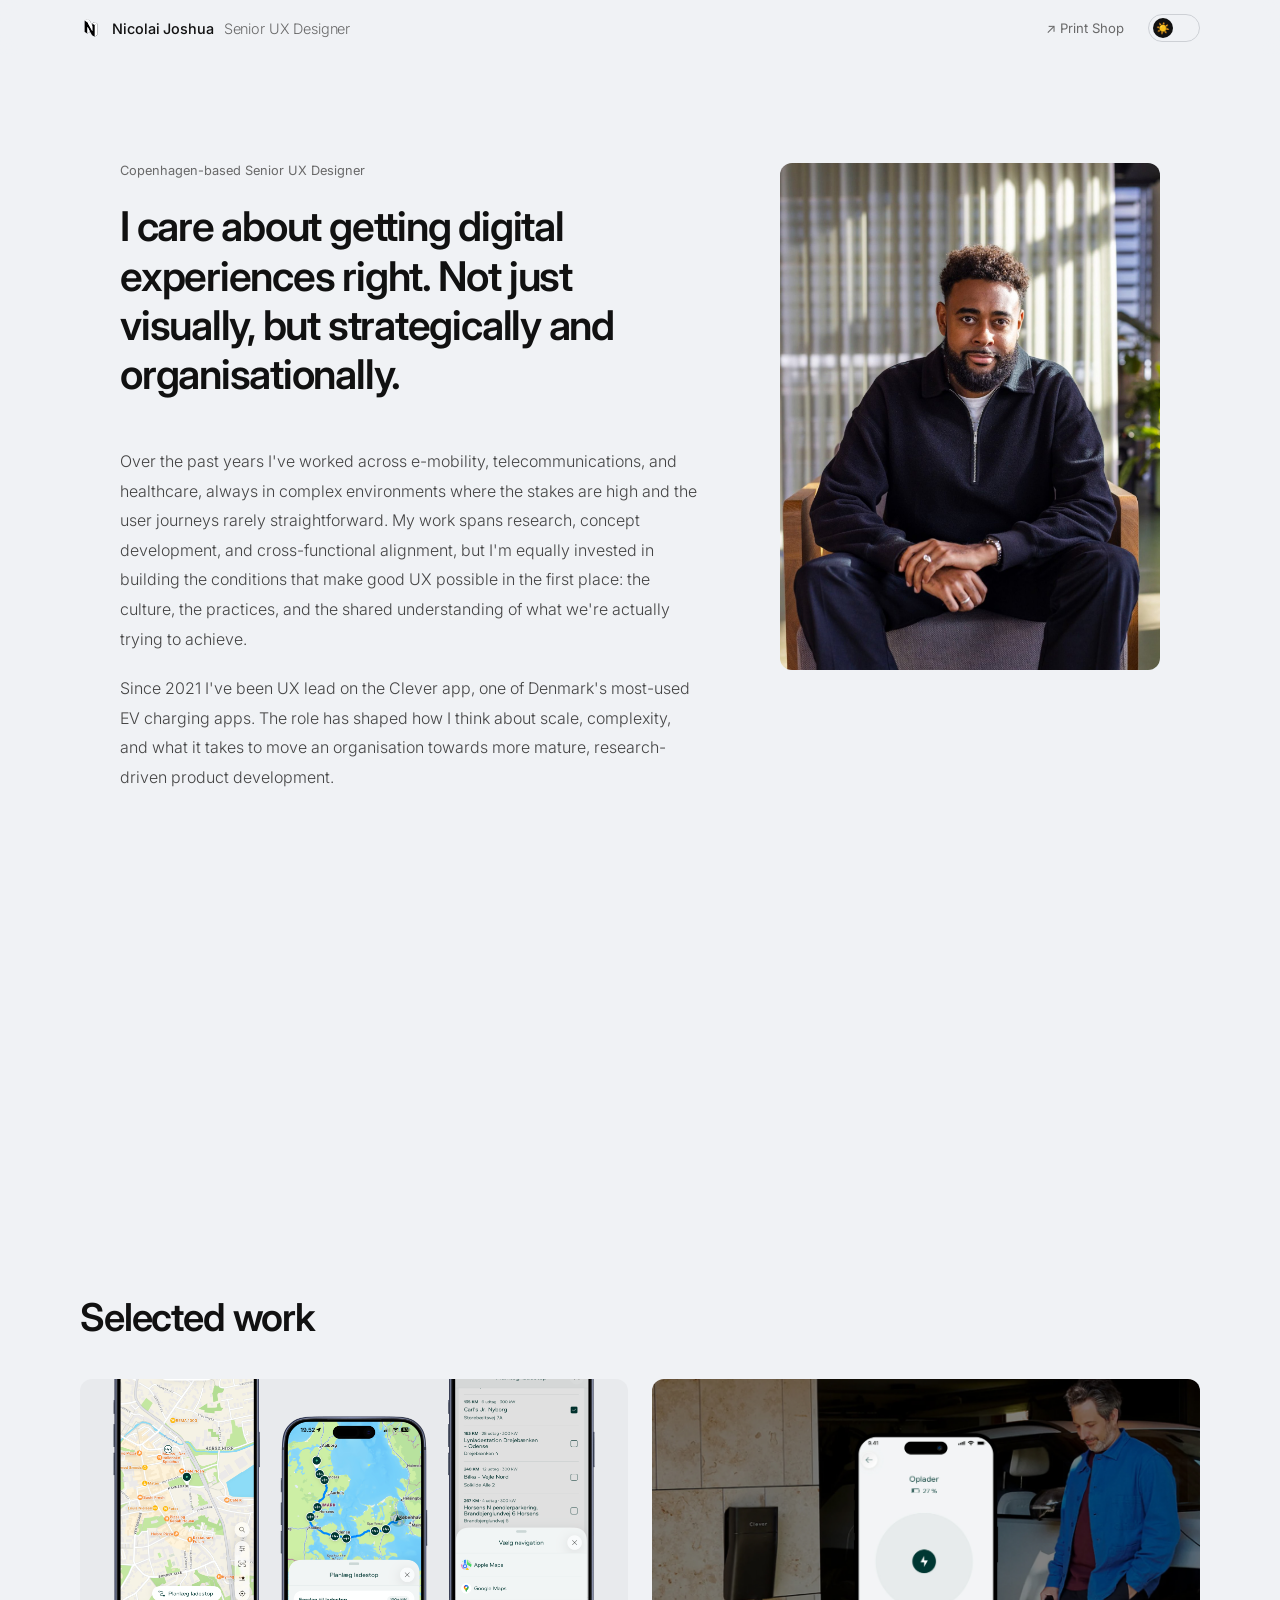
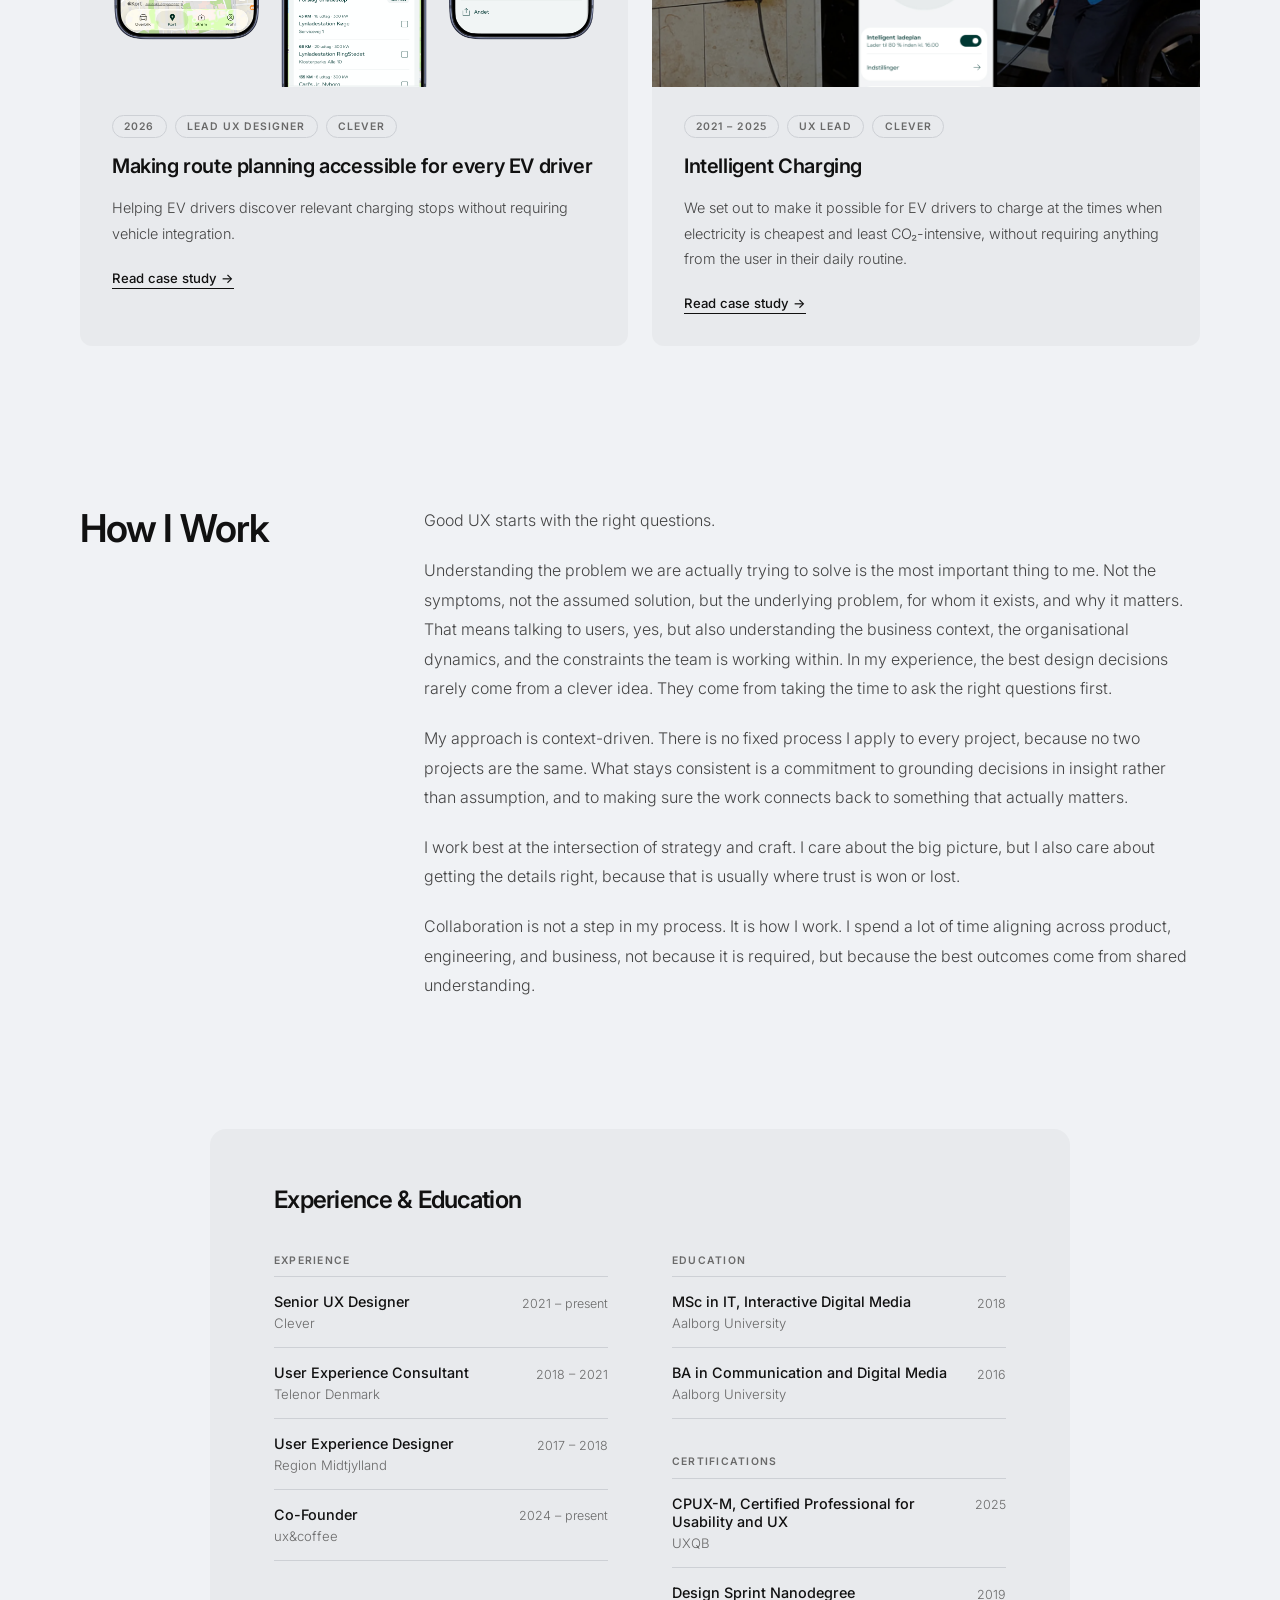
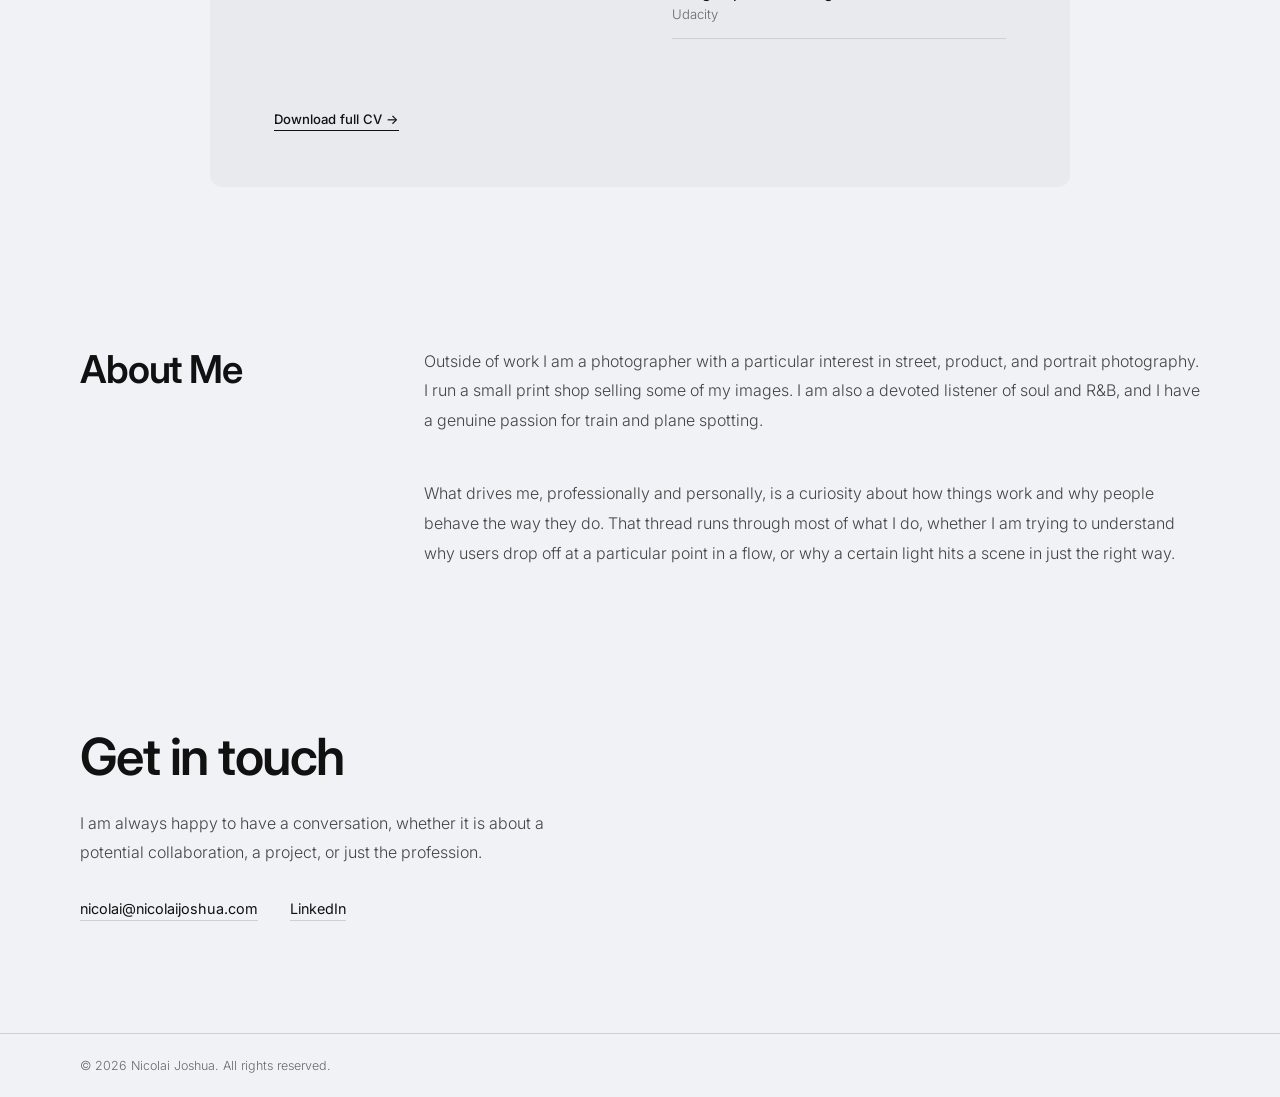
==== index.html @ 16870c9b "Add Cloudflare Web Analytics" ====
<!DOCTYPE html>
<html lang="en">
<head>
<meta charset="UTF-8">
<meta name="viewport" content="width=device-width, initial-scale=1.0, viewport-fit=cover">
<meta name="color-scheme" content="light dark">
<script src="assets/js/theme.js?v=20260611-6"></script>
<!-- Cloudflare Web Analytics -->
<script defer src="https://static.cloudflareinsights.com/beacon.min.js" data-cf-beacon='{"token":"ebe53291910f4ebea6fbabf977471f56"}'></script>
<!-- End Cloudflare Web Analytics -->
<title>Nicolai Joshua — Senior UX Designer</title>
<meta name="description" content="Senior UX Designer based in Copenhagen, specialising in research-driven product development across e-mobility, telecommunications, and healthcare. UX lead on the Clever app since 2021.">
<link rel="icon" type="image/svg+xml" href="/favicon.svg">
<link rel="icon" type="image/png" sizes="96x96" href="/favicon-96x96.png">
<link rel="icon" type="image/x-icon" href="/favicon.ico">
<link rel="apple-touch-icon" href="/apple-touch-icon.png">
<link rel="manifest" href="/site.webmanifest">
<link rel="preconnect" href="https://fonts.googleapis.com">
<link rel="preconnect" href="https://fonts.gstatic.com" crossorigin>
<link href="https://fonts.googleapis.com/css2?family=Inter:wght@300;400;500;600&display=swap" rel="stylesheet">
<style>
  *, *::before, *::after { box-sizing: border-box; margin: 0; padding: 0; }

  :root {
    --bg: #f0f2f5;
    --white: #ffffff;
    --black: #111111;
    --gray-mid: #696969;
    --gray-light: #696969;
    --card-bg: #e8eaed;
    --border: #cdd0d5;
    --body-text: #444444;
    --max: 1200px;
  }

  body.dark,
  html.dark {
    --bg: #141414;
    --white: #141414;
    --black: #f0f0f0;
    --gray-mid: #999999;
    --gray-light: #999999;
    --card-bg: #1f1f1f;
    --border: #333333;
    --body-text: #aaaaaa;
  }

  body.dark nav,
  html.dark nav {
    background: rgba(20, 20, 20, 0.88);
  }

  body.dark .hero-photo img,
  html.dark .hero-photo img {
    filter: brightness(0.9);
  }

  /* ─── DARK MODE TOGGLE ─── */
  .theme-toggle {
    background: none;
    border: 1px solid var(--border);
    border-radius: 999px;
    width: 52px;
    height: 28px;
    cursor: pointer;
    position: relative;
    display: flex;
    align-items: center;
    padding: 0 4px;
    transition: background 0.2s, border-color 0.2s;
    flex-shrink: 0;
  }

  .toggle-thumb {
    width: 20px;
    height: 20px;
    border-radius: 50%;
    background: var(--black);
    display: flex;
    align-items: center;
    justify-content: center;
    transition: transform 0.25s cubic-bezier(0.4,0,0.2,1), background 0.2s;
    font-size: 11px;
    line-height: 1;
  }

  body.dark .toggle-thumb,
  html.dark .toggle-thumb {
    transform: translateX(24px);
  }

  html { background: var(--bg); scroll-behavior: smooth; }

  body {
    font-family: 'Inter', sans-serif;
    background: var(--bg);
    color: var(--black);
    -webkit-font-smoothing: antialiased;
    font-size: 16px;
  }

  /* ─── NAV ─── */
  nav {
    position: fixed;
    top: 0; left: 0; right: 0;
    z-index: 100;
    background: rgba(240, 242, 245, 0.88);
    backdrop-filter: blur(12px);
    -webkit-backdrop-filter: blur(12px);
  }

  .nav-inner {
    max-width: var(--max);
    margin: 0 auto;
    padding: 0 2.5rem;
    height: 56px;
    display: flex;
    align-items: center;
    justify-content: space-between;
  }

  .nav-left {
  display: flex;
  align-items: center;
  gap: 0.65rem;
}

.nav-line {
  width: 22px;
  height: 22px;
  background: url('/favicon.svg') center / contain no-repeat;
  flex-shrink: 0;
  display: block;
}
  .nav-name {
    font-size: 0.9rem;
    font-weight: 500;
    color: var(--black);
    text-decoration: none;
    letter-spacing: -0.01em;
  }

  .nav-title {
    font-size: 0.9rem;
    font-weight: 300;
    color: var(--gray-mid);
    letter-spacing: -0.01em;
  }

  .nav-right {
    display: flex;
    align-items: center;
    gap: 1.5rem;
  }

  .nav-external {
    font-size: 0.82rem;
    font-weight: 400;
    color: var(--gray-mid);
    text-decoration: none;
    transition: color 0.15s;
  }

  .nav-external:hover { color: var(--black); }

  .nav-cta {
    font-size: 0.82rem;
    font-weight: 500;
    color: #ffffff;
    background: #2563eb;
    text-decoration: none;
    padding: 0.5rem 1.1rem;
    border-radius: 6px;
    transition: background 0.15s;
  }

  .nav-cta:hover { background: #1d4ed8; }

  /* ─── WRAPPER ─── */
  .container {
    max-width: var(--max);
    margin: 0 auto;
    padding: 0 2.5rem;
  }

  /* ─── HERO ─── */
  #hero {
    padding: 9rem 0 3rem;
    position: sticky;
    top: 0;
    z-index: 0;
    min-height: 100vh;
    display: flex;
    align-items: center;
  }

  .hero-inner {
    display: grid;
    grid-template-columns: 1fr 380px;
    gap: 5rem;
    align-items: start;
    width: 100%;
  }

  /* Wrapper that gives hero scroll distance before the content takes over */
  .hero-wrapper {
    position: relative;
    height: 135vh;
  }

  #experience {
    position: relative;
    z-index: 10;
    padding: 3rem 0 5rem;
    margin-top: 0;
  }

  .exp-card {
    background: #e8eaed;
    border-radius: 16px 16px 12px 12px;
    padding: 3.5rem 4rem;
    max-width: 860px;
    margin: 0 auto;
    box-shadow: none;
  }

  body.dark .exp-card,
  html.dark .exp-card {
    background: #1f1f1f;
    box-shadow: none;
  }

  .hero-label {
    font-size: 0.8rem;
    font-weight: 400;
    color: var(--gray-mid);
    margin-bottom: 1.5rem;
  }

  .hero-greeting {
    font-size: 1rem;
    font-weight: 400;
    color: var(--gray-mid);
    margin-bottom: 1.25rem;
  }

  .hero-heading {
    font-size: clamp(1.9rem, 3.2vw, 2.8rem);
    font-weight: 600;
    letter-spacing: -0.03em;
    line-height: 1.2;
    max-width: 22ch;
    margin-bottom: 3rem;
    color: var(--black);
  }

  .hero-body {
    max-width: 58ch;
    font-size: 1rem;
    font-weight: 300;
    line-height: 1.85;
    color: var(--body-text);
    display: flex;
    flex-direction: column;
    gap: 1.25rem;
    margin-bottom: 2.5rem;
  }

  .hero-closing {
    max-width: 50ch;
    font-size: 1rem;
    font-style: italic;
    font-weight: 300;
    color: var(--black);
    margin-bottom: 3rem;
  }

  .hero-photo {
    position: sticky;
    top: 5rem;
    aspect-ratio: 3/4;
    border-radius: 12px;
    overflow: hidden;
  }

  .hero-photo img {
    width: 100%;
    height: 100%;
    object-fit: cover;
    object-position: center top;
    display: block;
  }

  @media (max-width: 900px) {
    .hero-wrapper {
      height: auto;
    }
    #hero {
      position: relative;
      min-height: auto;
      display: block;
      padding: 7rem 0 2rem;
    }
    .hero-inner {
      grid-template-columns: 1fr;
      gap: 2rem;
    }
    .hero-photo {
      position: static;
      aspect-ratio: 4/5;
      max-height: 500px;
    }
  }

  .btn {
    display: inline-block;
    font-size: 0.85rem;
    font-weight: 500;
    color: var(--white);
    background: var(--black);
    text-decoration: none;
    padding: 0.75rem 1.5rem;
    border-radius: 2px;
    transition: opacity 0.15s;
  }
  .btn:hover { opacity: 0.7; }

  /* ─── DIVIDER ─── */
  .divider {
    border: none;
    border-top: 1px solid var(--border);
    margin: 0;
  }

  /* ─── EXPERIENCE ─── */

  .exp-card-heading {
    font-size: 1.5rem;
    font-weight: 600;
    letter-spacing: -0.03em;
    color: var(--black);
    margin-bottom: 2.5rem;
  }

  .exp-card-grid {
    display: grid;
    grid-template-columns: 1fr 1fr;
    gap: 2.5rem 4rem;
  }

  @media (max-width: 700px) {
    .exp-card { padding: 2rem; }
    .exp-card-grid { grid-template-columns: 1fr; }
  }

  .exp-group {
    margin-bottom: 2.25rem;
  }

  .exp-group-label {
    font-size: 0.65rem;
    font-weight: 600;
    letter-spacing: 0.12em;
    text-transform: uppercase;
    color: var(--gray-mid);
    padding-bottom: 0.6rem;
    border-bottom: 1px solid var(--border);
    margin-bottom: 0;
  }

  .exp-row {
    display: grid;
    grid-template-columns: 1fr auto;
    gap: 1rem;
    padding: 1rem 0;
    border-bottom: 1px solid var(--border);
    align-items: start;
  }

  .exp-left {
    display: flex;
    flex-direction: column;
    gap: 0.2rem;
  }

  .exp-role {
    font-size: 0.9rem;
    font-weight: 500;
    color: var(--black);
    line-height: 1.3;
  }

  .exp-company {
    font-size: 0.82rem;
    font-weight: 300;
    color: var(--gray-mid);
  }

  .exp-dot { display: none; }

  .exp-period {
    font-size: 0.78rem;
    font-weight: 300;
    color: var(--gray-mid);
    white-space: nowrap;
    padding-top: 0.15rem;
  }

  .cv-link {
    display: inline-flex;
    align-items: center;
    gap: 0.4rem;
    margin-top: 2.25rem;
    font-size: 0.82rem;
    font-weight: 500;
    color: var(--black);
    text-decoration: none;
    border-bottom: 1px solid var(--black);
    padding-bottom: 0.15rem;
    transition: opacity 0.15s;
  }
  .cv-link:hover { opacity: 0.5; }

  /* ─── HOW I WORK ─── */
  #how-i-work {
    padding: 5rem 0;
  }

  .how-grid {
    display: grid;
    grid-template-columns: 280px 1fr;
    gap: 4rem;
    align-items: start;
  }

  .how-heading {
    font-size: clamp(1.8rem, 3vw, 2.5rem);
    font-weight: 600;
    letter-spacing: -0.03em;
    line-height: 1.15;
    color: var(--black);
    position: sticky;
    top: 5rem;
  }

  .how-body {
    display: flex;
    flex-direction: column;
    gap: 1.25rem;
    font-size: 1rem;
    font-weight: 300;
    line-height: 1.85;
    color: var(--body-text);
  }

  /* ─── ABOUT ─── */
  #about {
    padding: 5rem 0;
  }

  .about-grid {
    display: grid;
    grid-template-columns: 280px 1fr;
    gap: 4rem;
    align-items: start;
  }

  .about-heading {
    font-size: clamp(1.8rem, 3vw, 2.5rem);
    font-weight: 600;
    letter-spacing: -0.03em;
    line-height: 1.15;
    color: var(--black);
    position: sticky;
    top: 5rem;
  }

  .about-photo {
    background: #dde0e5;
    aspect-ratio: 4/5;
    display: flex;
    align-items: center;
    justify-content: center;
    border-radius: 4px;
  }

  .about-photo span {
    font-size: 0.75rem;
    color: var(--gray-mid);
  }

  .about-text {
    display: flex;
    flex-direction: column;
    gap: 1.5rem;
  }

  .about-body {
    font-size: 1rem;
    font-weight: 300;
    line-height: 1.85;
    color: var(--body-text);
  }

  .about-body + .about-body {
    margin-top: 1.25rem;
  }

  /* ─── CONTACT ─── */
  #contact {
    padding: 5rem 0 7rem;
  }

  .contact-heading {
    font-size: clamp(2rem, 4vw, 3.5rem);
    font-weight: 600;
    letter-spacing: -0.03em;
    line-height: 1.1;
    margin-bottom: 1.5rem;
    color: var(--black);
  }

  .contact-body {
    font-size: 1rem;
    font-weight: 300;
    color: var(--body-text);
    line-height: 1.85;
    max-width: 50ch;
    margin-bottom: 2rem;
  }

  .contact-links {
    display: flex;
    gap: 2rem;
    flex-wrap: wrap;
  }

  .contact-link {
    font-size: 0.9rem;
    font-weight: 400;
    color: var(--black);
    text-decoration: none;
    border-bottom: 1px solid var(--border);
    padding-bottom: 0.2rem;
    transition: border-color 0.15s;
  }
  .contact-link:hover { border-color: var(--black); }

  /* ─── FOOTER ─── */
  footer {
    border-top: 1px solid var(--border);
  }

  .footer-inner {
    max-width: var(--max);
    margin: 0 auto;
    padding: 1.5rem 2.5rem;
    display: flex;
    justify-content: space-between;
    align-items: center;
  }

  footer span {
    font-size: 0.78rem;
    font-weight: 300;
    color: var(--gray-mid);
  }

  /* ─── CASE STUDIES ─── */
  #case-studies {
    position: relative;
    z-index: 10;
    padding: 5rem 0;
  }

  .cases-heading {
    font-size: clamp(1.8rem, 3vw, 2.5rem);
    font-weight: 600;
    letter-spacing: -0.03em;
    line-height: 1.15;
    color: var(--black);
    margin-bottom: 2.5rem;
  }

  .cases-grid {
    display: grid;
    grid-template-columns: repeat(auto-fill, minmax(min(100%, 480px), 1fr));
    gap: 1.5rem;
  }

  .case-card {
    background: var(--card-bg);
    border-radius: 12px;
    overflow: hidden;
    display: flex;
    flex-direction: column;
    color: inherit;
    text-decoration: none;
    cursor: pointer;
    transition: transform 0.2s ease, box-shadow 0.2s ease;
  }

  .case-card:hover {
    transform: translateY(-3px);
    box-shadow: 0 12px 32px rgba(0,0,0,0.08);
  }

  .case-card:focus-visible {
    outline: 2px solid var(--black);
    outline-offset: 4px;
  }

  body.dark .case-card:hover,
  html.dark .case-card:hover {
    box-shadow: 0 12px 32px rgba(0,0,0,0.3);
  }

  .case-image {
    width: 100%;
    aspect-ratio: 16/9;
    object-fit: cover;
    display: block;
  }

  .case-image-placeholder {
    width: 100%;
    aspect-ratio: 16/9;
    background: var(--border);
    display: flex;
    align-items: center;
    justify-content: center;
  }

  .case-image-placeholder span {
    font-size: 0.75rem;
    color: var(--gray-mid);
  }

  .case-body {
    padding: 1.75rem 2rem 2rem;
    display: flex;
    flex-direction: column;
    flex: 1;
    gap: 1rem;
  }

  .case-meta {
    display: flex;
    gap: 0.5rem;
    flex-wrap: wrap;
  }

  .case-tag {
    font-size: 0.65rem;
    font-weight: 600;
    letter-spacing: 0.1em;
    text-transform: uppercase;
    color: var(--gray-mid);
    border: 1px solid var(--border);
    border-radius: 999px;
    padding: 0.25rem 0.7rem;
  }

  .case-title {
    font-size: 1.25rem;
    font-weight: 600;
    letter-spacing: -0.02em;
    line-height: 1.25;
    color: var(--black);
  }

  .case-teaser {
    font-size: 0.9rem;
    font-weight: 300;
    line-height: 1.75;
    color: var(--body-text);
  }

  .case-link {
    display: inline-flex;
    align-items: center;
    gap: 0.35rem;
    margin-top: 0.5rem;
    font-size: 0.82rem;
    font-weight: 500;
    color: var(--black);
    text-decoration: none;
    border-bottom: 1px solid var(--black);
    padding-bottom: 0.15rem;
    align-self: flex-start;
    transition: opacity 0.15s;
  }

  .case-card:hover .case-link { opacity: 0.5; }

  /* ─── RESPONSIVE ─── */
  @media (max-width: 800px) {
    .nav-title { display: none; }
    .how-grid { grid-template-columns: 1fr; gap: 2rem; }
    .how-heading { position: static; }
    .about-grid { grid-template-columns: 1fr; gap: 2rem; }
    .about-heading { position: static; }
    .footer-inner { flex-direction: column; gap: 0.5rem; }
    .case-image {
      aspect-ratio: 4/3;
      width: 100%;
    }
  }

  @media (max-width: 560px) {
    .container,
    .nav-inner {
      padding-left: 1.25rem;
      padding-right: 1.25rem;
    }

    .case-image {
      aspect-ratio: 1/1;
    }
  }
</style>
</head>
<body>

<!-- NAV -->
<nav>
  <div class="nav-inner">
    <div class="nav-left">
      <div class="nav-line"></div>
      <a class="nav-name" href="#">Nicolai Joshua</a>
      <span class="nav-title">Senior UX Designer</span>
    </div>
    <div class="nav-right">
      <a class="nav-external" href="https://shop.nicolaijoshua.com" target="_blank">↗ Print Shop</a>
      <button class="theme-toggle" id="themeToggle" aria-label="Toggle dark mode">
        <span class="toggle-thumb" id="toggleIcon">☀️</span>
      </button>
    </div>
  </div>
</nav>

<!-- HERO -->
<div class="hero-wrapper">
<section id="hero">
  <div class="container">
    <div class="hero-inner">
      <div class="hero-text">
        <p class="hero-label">Copenhagen-based Senior UX Designer</p>
        <h1 class="hero-heading">I care about getting digital experiences right. Not just visually, but strategically and organisationally.</h1>
        <div class="hero-body">
          <p>Over the past years I've worked across e-mobility, telecommunications, and healthcare, always in complex environments where the stakes are high and the user journeys rarely straightforward. My work spans research, concept development, and cross-functional alignment, but I'm equally invested in building the conditions that make good UX possible in the first place: the culture, the practices, and the shared understanding of what we're actually trying to achieve.</p>
          <p>Since 2021 I've been UX lead on the Clever app, one of Denmark's most-used EV charging apps. The role has shaped how I think about scale, complexity, and what it takes to move an organisation towards more mature, research-driven product development.</p>
        </div>
      </div>
      <div class="hero-photo">
        <img src="photo.jpg" alt="Nicolai Joshua, Senior UX Designer, seated in a chair in a bright office setting">
      </div>
    </div>
  </div>
</section>
</div>


<!-- CASE STUDIES -->
<section id="case-studies">
  <div class="container">
    <h2 class="cases-heading">Selected work</h2>
    <div class="cases-grid">
      <!-- Case: Route planning -->
<a class="case-card" href="case-route-planning.html" aria-label="Read case study: Making route planning accessible for every EV driver">
  <img class="case-image" src="case-route-planning-hero.png" alt="Clever route planning feature showing suggested charging stops">
  <div class="case-body">
    <div class="case-meta">
      <span class="case-tag">2026</span>
      <span class="case-tag">Lead UX Designer</span>
      <span class="case-tag">Clever</span>
    </div>
    <h3 class="case-title">Making route planning accessible for every EV driver</h3>
    <p class="case-teaser">Helping EV drivers discover relevant charging stops without requiring vehicle integration.</p>
    <span class="case-link" aria-hidden="true">Read case study →</span>
  </div>
</a>
      <!-- Case: Intelligent opladning -->
      <a class="case-card" href="case-intelligent-charging.html" aria-label="Read case study: Intelligent Charging">
        <img class="case-image" src="case-intelligent-opladning.jpg" alt="Clever app showing intelligent charging plan on a phone screen">
        <div class="case-body">
          <div class="case-meta">
            <span class="case-tag">2021 – 2025</span>
            <span class="case-tag">UX Lead</span>
            <span class="case-tag">Clever</span>
          </div>
          <h3 class="case-title">Intelligent Charging</h3>
          <p class="case-teaser">We set out to make it possible for EV drivers to charge at the times when electricity is cheapest and least CO₂-intensive, without requiring anything from the user in their daily routine.</p>
          <span class="case-link" aria-hidden="true">Read case study →</span>
        </div>
      </a>

    </div>
  </div>
</section>


<!-- HOW I WORK -->
<section id="how-i-work">
  <div class="container">
    <div class="how-grid">
      <h2 class="how-heading">How I Work</h2>
      <div class="how-body">
        <p>Good UX starts with the right questions.</p>
        <p>Understanding the problem we are actually trying to solve is the most important thing to me. Not the symptoms, not the assumed solution, but the underlying problem, for whom it exists, and why it matters. That means talking to users, yes, but also understanding the business context, the organisational dynamics, and the constraints the team is working within. In my experience, the best design decisions rarely come from a clever idea. They come from taking the time to ask the right questions first.</p>
        <p>My approach is context-driven. There is no fixed process I apply to every project, because no two projects are the same. What stays consistent is a commitment to grounding decisions in insight rather than assumption, and to making sure the work connects back to something that actually matters.</p>
        <p>I work best at the intersection of strategy and craft. I care about the big picture, but I also care about getting the details right, because that is usually where trust is won or lost.</p>
        <p>Collaboration is not a step in my process. It is how I work. I spend a lot of time aligning across product, engineering, and business, not because it is required, but because the best outcomes come from shared understanding.</p>
      </div>
    </div>
  </div>
</section>


<!-- EXPERIENCE -->
<section id="experience">
  <div class="container">
    <div class="exp-card">
      <h2 class="exp-card-heading">Experience &amp; Education</h2>
      <div class="exp-card-grid">

        <!-- LEFT: Experience -->
        <div>
          <div class="exp-group">
            <p class="exp-group-label">Experience</p>
            <div class="exp-row">
              <div class="exp-left">
                <span class="exp-role">Senior UX Designer</span>
                <span class="exp-company">Clever</span>
              </div>
              <span class="exp-period">2021 – present</span>
            </div>
            <div class="exp-row">
              <div class="exp-left">
                <span class="exp-role">User Experience Consultant</span>
                <span class="exp-company">Telenor Denmark</span>
              </div>
              <span class="exp-period">2018 – 2021</span>
            </div>
            <div class="exp-row">
              <div class="exp-left">
                <span class="exp-role">User Experience Designer</span>
                <span class="exp-company">Region Midtjylland</span>
              </div>
              <span class="exp-period">2017 – 2018</span>
            </div>
            <div class="exp-row">
              <div class="exp-left">
                <span class="exp-role">Co-Founder</span>
                <span class="exp-company">ux&amp;coffee</span>
              </div>
              <span class="exp-period">2024 – present</span>
            </div>
          </div>
        </div>

        <!-- RIGHT: Education + Certifications -->
        <div>
          <div class="exp-group">
            <p class="exp-group-label">Education</p>
            <div class="exp-row">
              <div class="exp-left">
                <span class="exp-role">MSc in IT, Interactive Digital Media</span>
                <span class="exp-company">Aalborg University</span>
              </div>
              <span class="exp-period">2018</span>
            </div>
            <div class="exp-row">
              <div class="exp-left">
                <span class="exp-role">BA in Communication and Digital Media</span>
                <span class="exp-company">Aalborg University</span>
              </div>
              <span class="exp-period">2016</span>
            </div>
          </div>

          <div class="exp-group">
            <p class="exp-group-label">Certifications</p>
            <div class="exp-row">
              <div class="exp-left">
                <span class="exp-role">CPUX-M, Certified Professional for Usability and UX</span>
                <span class="exp-company">UXQB</span>
              </div>
              <span class="exp-period">2025</span>
            </div>
            <div class="exp-row">
              <div class="exp-left">
                <span class="exp-role">Design Sprint Nanodegree</span>
                <span class="exp-company">Udacity</span>
              </div>
              <span class="exp-period">2019</span>
            </div>
          </div>
        </div>

      </div>
      <a class="cv-link" href="CV_2026_3_EN.pdf" download>Download full CV →</a>
    </div>
  </div>
</section>


<!-- ABOUT -->
<section id="about">
  <div class="container">
    <div class="about-grid">
      <h2 class="about-heading">About Me</h2>
      <div class="about-text">
        <p class="about-body">Outside of work I am a photographer with a particular interest in street, product, and portrait photography. I run a small print shop selling some of my images. I am also a devoted listener of soul and R&amp;B, and I have a genuine passion for train and plane spotting.</p>
        <p class="about-body">What drives me, professionally and personally, is a curiosity about how things work and why people behave the way they do. That thread runs through most of what I do, whether I am trying to understand why users drop off at a particular point in a flow, or why a certain light hits a scene in just the right way.</p>
      </div>
    </div>
  </div>
</section>


<!-- CONTACT -->
<section id="contact">
  <div class="container">
    <h2 class="contact-heading">Get in touch</h2>
    <p class="contact-body">I am always happy to have a conversation, whether it is about a potential collaboration, a project, or just the profession.</p>
    <div class="contact-links">
      <a class="contact-link" href="mailto:nicolai@nicolaijoshua.com">nicolai@nicolaijoshua.com</a>
      <a class="contact-link" href="https://www.linkedin.com/in/nicolaijoshua/" target="_blank">LinkedIn</a>
    </div>
  </div>
</section>

<footer>
  <div class="footer-inner">
    <span>© 2026 Nicolai Joshua. All rights reserved.</span>
  </div>
</footer>

<script data-cfasync="false" src="/cdn-cgi/scripts/5c5dd728/cloudflare-static/email-decode.min.js"></script><script data-cfasync="false" src="/cdn-cgi/scripts/5c5dd728/cloudflare-static/email-decode.min.js"></script><script>
  // Fade hero content as the first content section scrolls over it
  const heroInner = document.querySelector('.hero-inner');
  const firstContentSection = document.getElementById('case-studies');

  window.addEventListener('scroll', () => {
    const sectionTop = firstContentSection.getBoundingClientRect().top;
    const windowH = window.innerHeight;
    // Start fading when the first section enters view, complete when it covers ~60% of screen
    const fadeStart = windowH;
    const fadeEnd = windowH * 0.3;
    const opacity = Math.min(1, Math.max(0, (sectionTop - fadeEnd) / (fadeStart - fadeEnd)));
    heroInner.style.opacity = opacity;
  }, { passive: true });
</script>
</body>
</html>
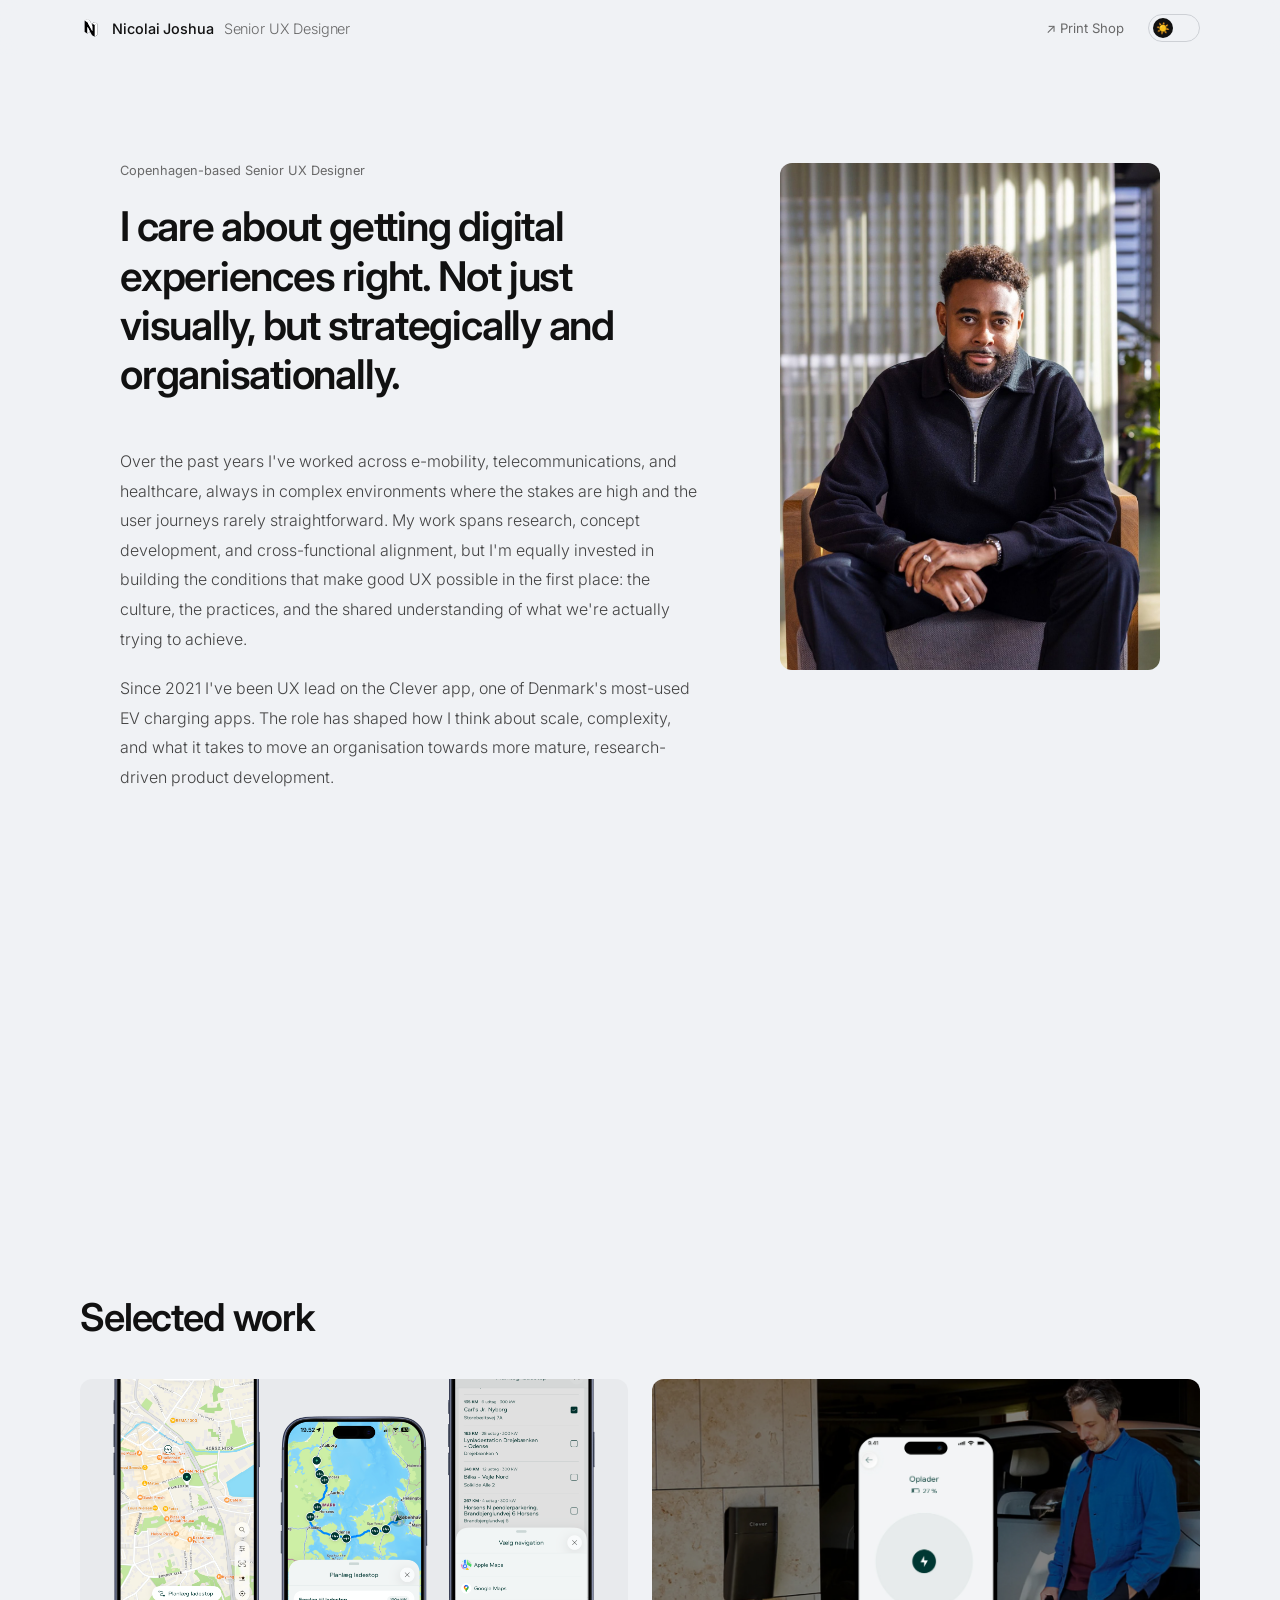
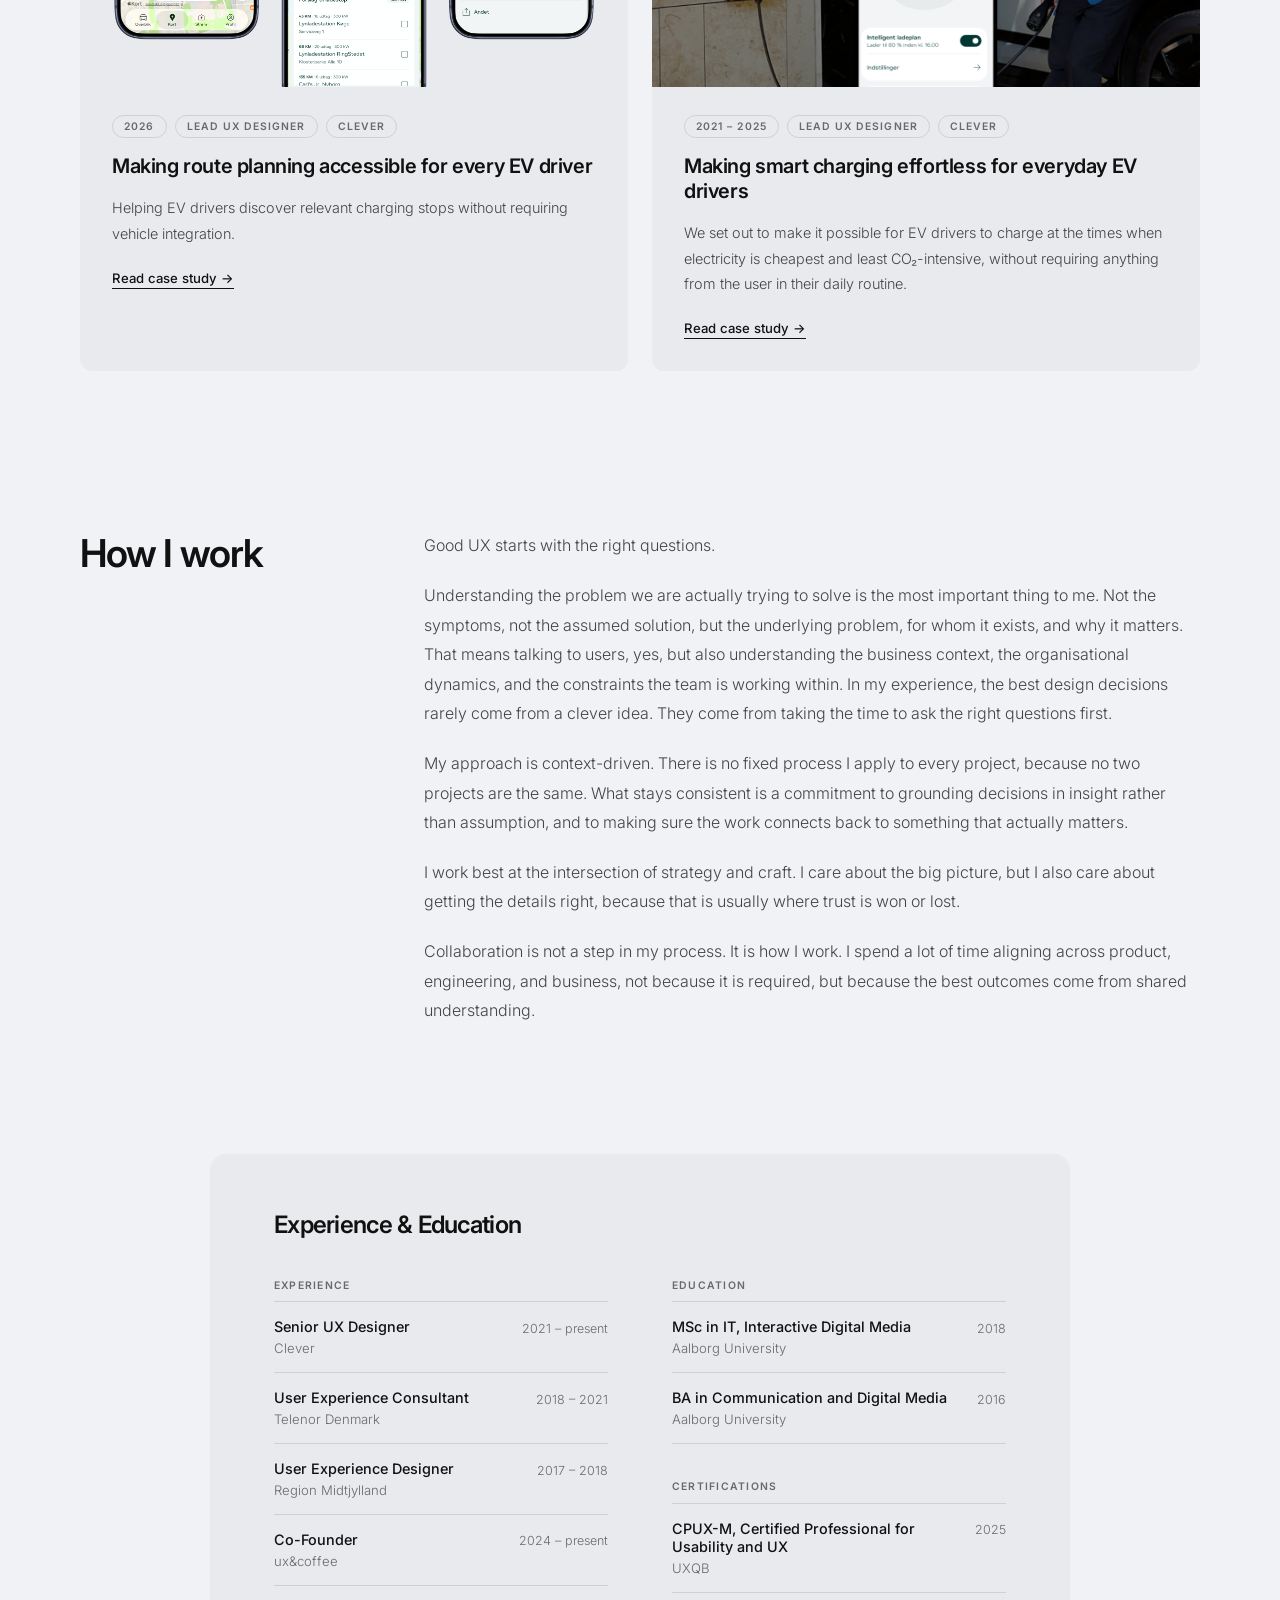
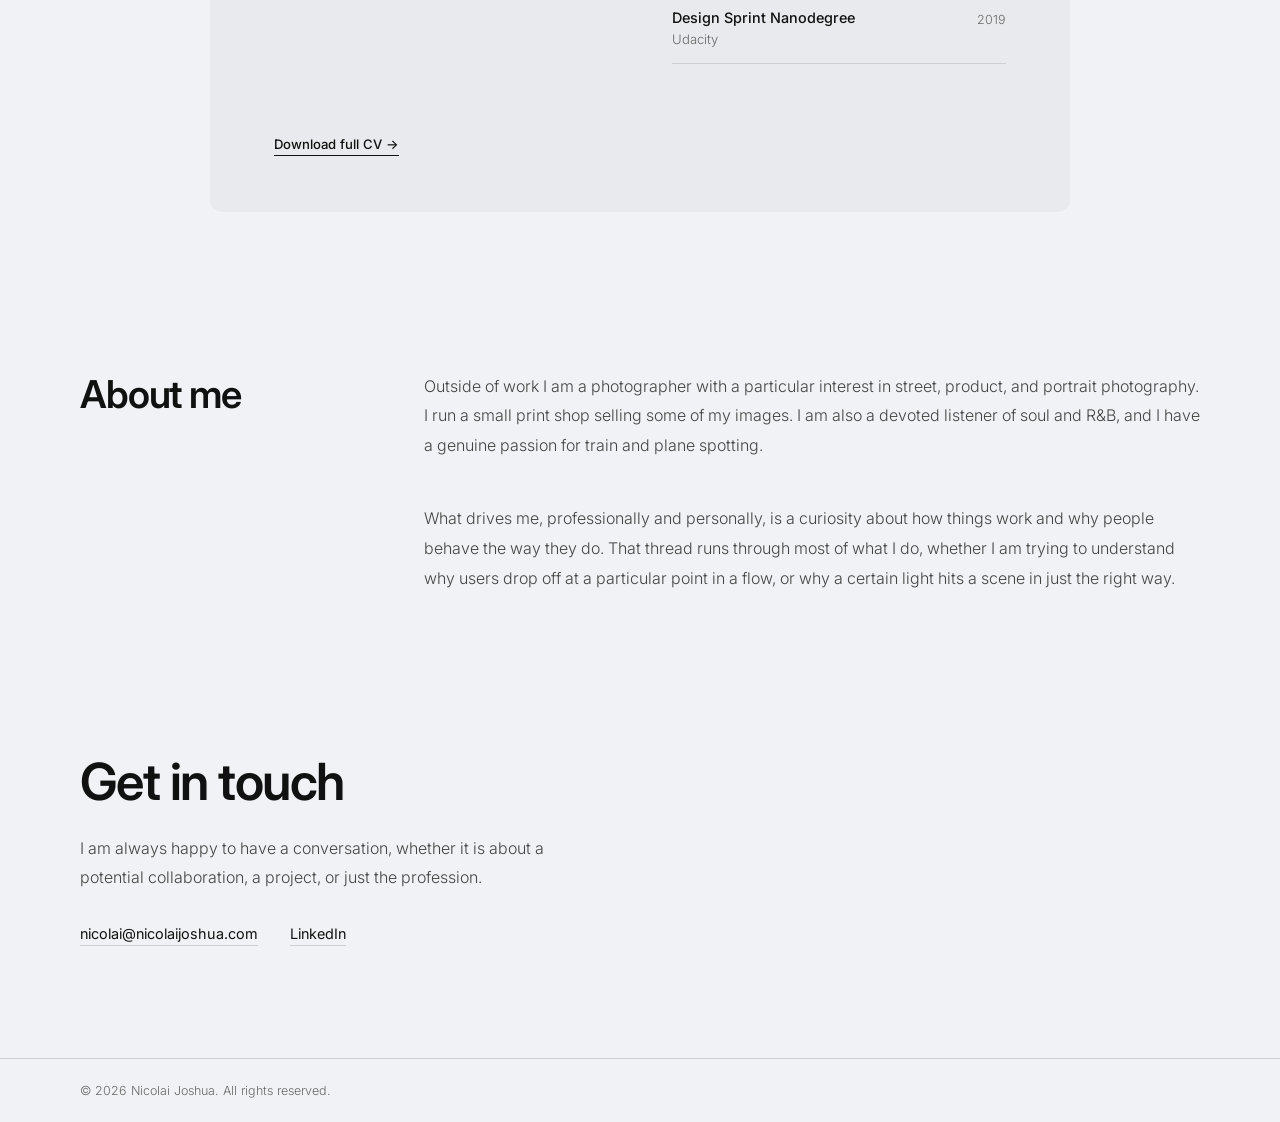
==== commit 90c929a7: "Update portfolio copy from review comments" ====
--- a/index.html
+++ b/index.html
@@ -10,6 +10,19 @@
 <!-- End Cloudflare Web Analytics -->
 <title>Nicolai Joshua — Senior UX Designer</title>
 <meta name="description" content="Senior UX Designer based in Copenhagen, specialising in research-driven product development across e-mobility, telecommunications, and healthcare. UX lead on the Clever app since 2021.">
+<link rel="canonical" href="https://nicolaijoshua.com/">
+<meta name="author" content="Nicolai Joshua">
+<meta property="og:type" content="website">
+<meta property="og:site_name" content="Nicolai Joshua">
+<meta property="og:title" content="Nicolai Joshua — Senior UX Designer">
+<meta property="og:description" content="Senior UX Designer based in Copenhagen, specialising in research-driven product development across e-mobility, telecommunications, and healthcare. UX lead on the Clever app since 2021.">
+<meta property="og:url" content="https://nicolaijoshua.com/">
+<meta property="og:image" content="https://nicolaijoshua.com/photo.jpg">
+<meta property="og:image:alt" content="Nicolai Joshua, Senior UX Designer, seated in a chair in a bright office setting">
+<meta name="twitter:card" content="summary_large_image">
+<meta name="twitter:title" content="Nicolai Joshua — Senior UX Designer">
+<meta name="twitter:description" content="Senior UX Designer based in Copenhagen, specialising in research-driven product development across e-mobility, telecommunications, and healthcare. UX lead on the Clever app since 2021.">
+<meta name="twitter:image" content="https://nicolaijoshua.com/photo.jpg">
 <link rel="icon" type="image/svg+xml" href="/favicon.svg">
 <link rel="icon" type="image/png" sizes="96x96" href="/favicon-96x96.png">
 <link rel="icon" type="image/x-icon" href="/favicon.ico">
@@ -18,6 +31,53 @@
 <link rel="preconnect" href="https://fonts.googleapis.com">
 <link rel="preconnect" href="https://fonts.gstatic.com" crossorigin>
 <link href="https://fonts.googleapis.com/css2?family=Inter:wght@300;400;500;600&display=swap" rel="stylesheet">
+<script type="application/ld+json">
+{
+  "@context": "https://schema.org",
+  "@graph": [
+    {
+      "@type": "Person",
+      "@id": "https://nicolaijoshua.com/#person",
+      "name": "Nicolai Joshua",
+      "url": "https://nicolaijoshua.com/",
+      "image": "https://nicolaijoshua.com/photo.jpg",
+      "jobTitle": "Senior UX Designer",
+      "worksFor": {
+        "@type": "Organization",
+        "name": "Clever"
+      },
+      "address": {
+        "@type": "PostalAddress",
+        "addressLocality": "Copenhagen",
+        "addressCountry": "DK"
+      },
+      "sameAs": [
+        "https://www.linkedin.com/in/nicolaijoshua/",
+        "https://shop.nicolaijoshua.com"
+      ],
+      "knowsAbout": [
+        "UX design",
+        "User research",
+        "Product strategy",
+        "E-mobility",
+        "Healthcare",
+        "Telecommunications"
+      ]
+    },
+    {
+      "@type": "WebSite",
+      "@id": "https://nicolaijoshua.com/#website",
+      "url": "https://nicolaijoshua.com/",
+      "name": "Nicolai Joshua",
+      "description": "Portfolio of Nicolai Joshua, Senior UX Designer based in Copenhagen.",
+      "publisher": {
+        "@id": "https://nicolaijoshua.com/#person"
+      },
+      "inLanguage": "en"
+    }
+  ]
+}
+</script>
 <style>
   *, *::before, *::after { box-sizing: border-box; margin: 0; padding: 0; }
 
@@ -786,10 +846,10 @@
         <div class="case-body">
           <div class="case-meta">
             <span class="case-tag">2021 – 2025</span>
-            <span class="case-tag">UX Lead</span>
+            <span class="case-tag">Lead UX Designer</span>
             <span class="case-tag">Clever</span>
           </div>
-          <h3 class="case-title">Intelligent Charging</h3>
+          <h3 class="case-title">Making smart charging effortless for everyday EV drivers</h3>
           <p class="case-teaser">We set out to make it possible for EV drivers to charge at the times when electricity is cheapest and least CO₂-intensive, without requiring anything from the user in their daily routine.</p>
           <span class="case-link" aria-hidden="true">Read case study →</span>
         </div>
@@ -804,7 +864,7 @@
 <section id="how-i-work">
   <div class="container">
     <div class="how-grid">
-      <h2 class="how-heading">How I Work</h2>
+      <h2 class="how-heading">How I work</h2>
       <div class="how-body">
         <p>Good UX starts with the right questions.</p>
         <p>Understanding the problem we are actually trying to solve is the most important thing to me. Not the symptoms, not the assumed solution, but the underlying problem, for whom it exists, and why it matters. That means talking to users, yes, but also understanding the business context, the organisational dynamics, and the constraints the team is working within. In my experience, the best design decisions rarely come from a clever idea. They come from taking the time to ask the right questions first.</p>
@@ -909,7 +969,7 @@
 <section id="about">
   <div class="container">
     <div class="about-grid">
-      <h2 class="about-heading">About Me</h2>
+      <h2 class="about-heading">About me</h2>
       <div class="about-text">
         <p class="about-body">Outside of work I am a photographer with a particular interest in street, product, and portrait photography. I run a small print shop selling some of my images. I am also a devoted listener of soul and R&amp;B, and I have a genuine passion for train and plane spotting.</p>
         <p class="about-body">What drives me, professionally and personally, is a curiosity about how things work and why people behave the way they do. That thread runs through most of what I do, whether I am trying to understand why users drop off at a particular point in a flow, or why a certain light hits a scene in just the right way.</p>
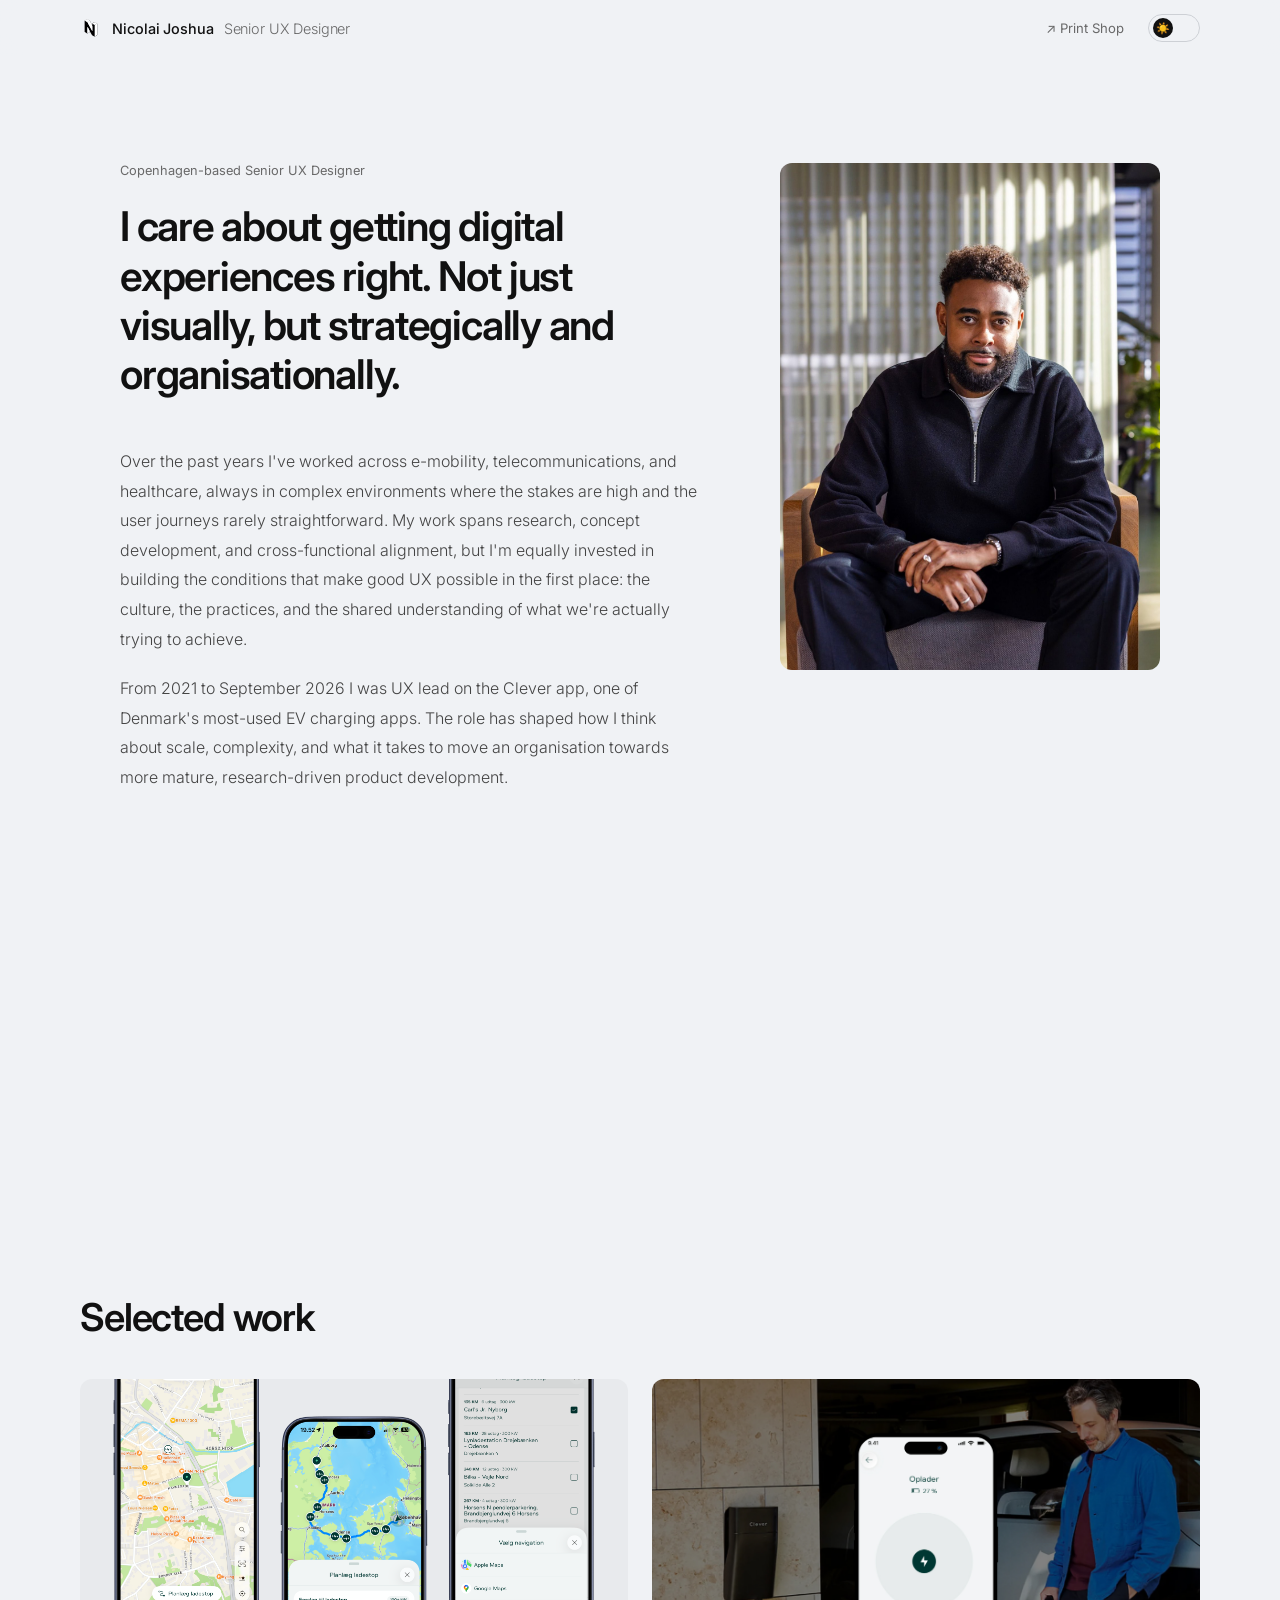
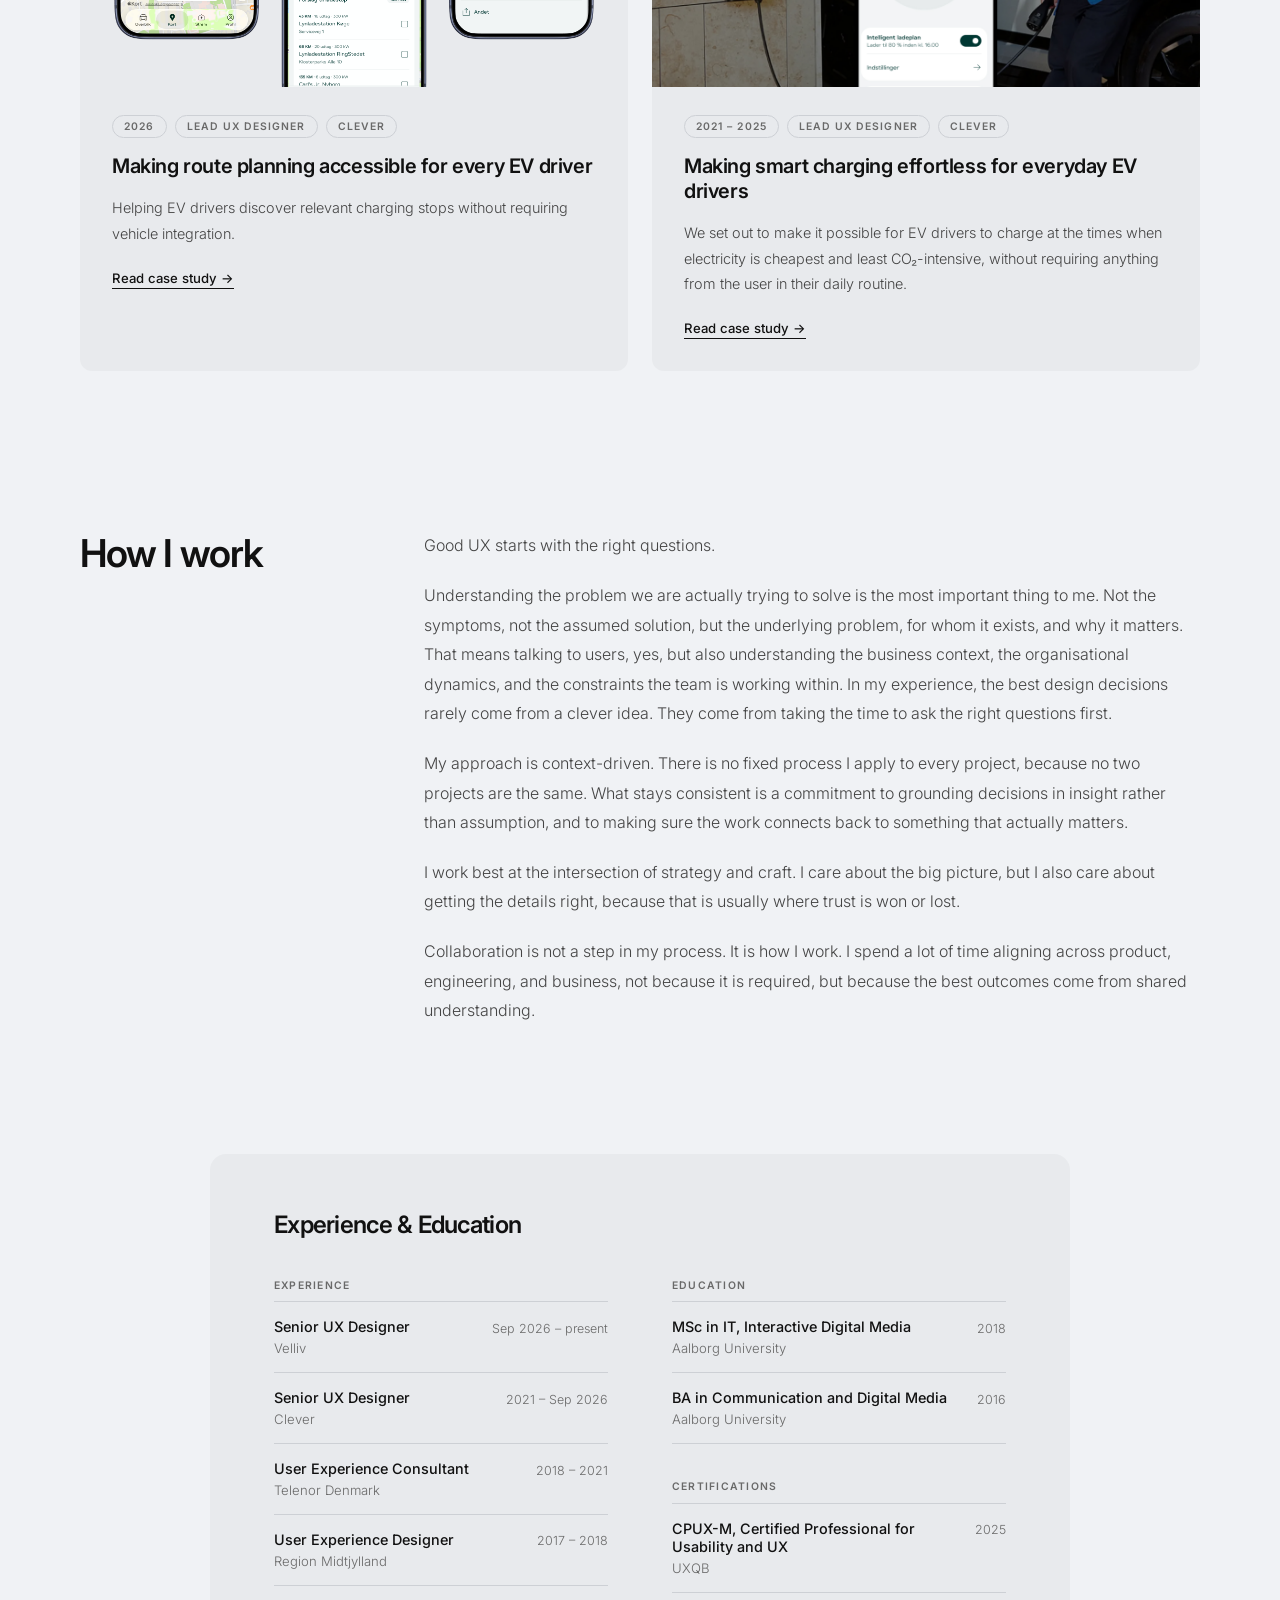
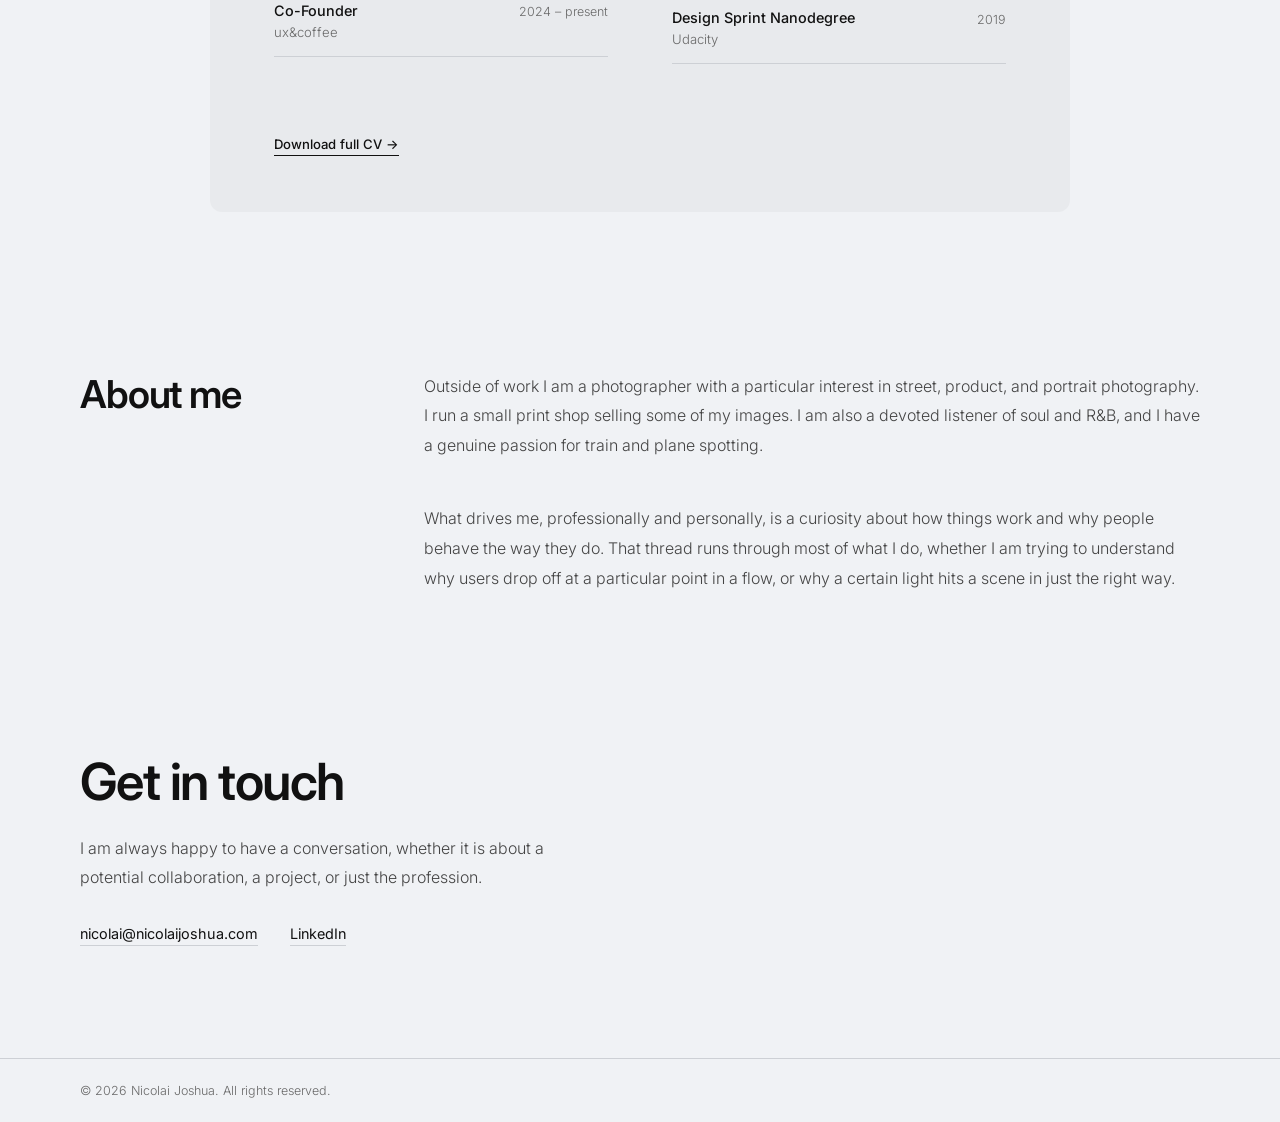
==== commit fa227bab: "Update CV with Velliv role and Clever end date" ====
--- a/index.html
+++ b/index.html
@@ -9,19 +9,19 @@
 <script defer src="https://static.cloudflareinsights.com/beacon.min.js" data-cf-beacon='{"token":"ebe53291910f4ebea6fbabf977471f56"}'></script>
 <!-- End Cloudflare Web Analytics -->
 <title>Nicolai Joshua — Senior UX Designer</title>
-<meta name="description" content="Senior UX Designer based in Copenhagen, specialising in research-driven product development across e-mobility, telecommunications, and healthcare. UX lead on the Clever app since 2021.">
+<meta name="description" content="Senior UX Designer based in Copenhagen, specialising in research-driven product development across e-mobility, telecommunications, and healthcare. UX lead on the Clever app from 2021 to September 2026.">
 <link rel="canonical" href="https://nicolaijoshua.com/">
 <meta name="author" content="Nicolai Joshua">
 <meta property="og:type" content="website">
 <meta property="og:site_name" content="Nicolai Joshua">
 <meta property="og:title" content="Nicolai Joshua — Senior UX Designer">
-<meta property="og:description" content="Senior UX Designer based in Copenhagen, specialising in research-driven product development across e-mobility, telecommunications, and healthcare. UX lead on the Clever app since 2021.">
+<meta property="og:description" content="Senior UX Designer based in Copenhagen, specialising in research-driven product development across e-mobility, telecommunications, and healthcare. UX lead on the Clever app from 2021 to September 2026.">
 <meta property="og:url" content="https://nicolaijoshua.com/">
 <meta property="og:image" content="https://nicolaijoshua.com/photo.jpg">
 <meta property="og:image:alt" content="Nicolai Joshua, Senior UX Designer, seated in a chair in a bright office setting">
 <meta name="twitter:card" content="summary_large_image">
 <meta name="twitter:title" content="Nicolai Joshua — Senior UX Designer">
-<meta name="twitter:description" content="Senior UX Designer based in Copenhagen, specialising in research-driven product development across e-mobility, telecommunications, and healthcare. UX lead on the Clever app since 2021.">
+<meta name="twitter:description" content="Senior UX Designer based in Copenhagen, specialising in research-driven product development across e-mobility, telecommunications, and healthcare. UX lead on the Clever app from 2021 to September 2026.">
 <meta name="twitter:image" content="https://nicolaijoshua.com/photo.jpg">
 <link rel="icon" type="image/svg+xml" href="/favicon.svg">
 <link rel="icon" type="image/png" sizes="96x96" href="/favicon-96x96.png">
@@ -44,7 +44,7 @@
       "jobTitle": "Senior UX Designer",
       "worksFor": {
         "@type": "Organization",
-        "name": "Clever"
+        "name": "Velliv"
       },
       "address": {
         "@type": "PostalAddress",
@@ -365,10 +365,22 @@
       grid-template-columns: 1fr;
       gap: 2rem;
     }
+    .hero-text {
+      display: contents;
+    }
+    .hero-label,
+    .hero-heading {
+      margin-bottom: 0;
+    }
+    .hero-body {
+      grid-row: 4;
+    }
     .hero-photo {
+      grid-row: 3;
       position: static;
       aspect-ratio: 4/5;
       max-height: 500px;
+      margin-inline: auto;
     }
   }
 
@@ -779,6 +791,7 @@
     }
   }
 </style>
+<link rel="stylesheet" href="assets/css/cursor.css">
 </head>
 <body>
 
@@ -809,7 +822,7 @@
         <h1 class="hero-heading">I care about getting digital experiences right. Not just visually, but strategically and organisationally.</h1>
         <div class="hero-body">
           <p>Over the past years I've worked across e-mobility, telecommunications, and healthcare, always in complex environments where the stakes are high and the user journeys rarely straightforward. My work spans research, concept development, and cross-functional alignment, but I'm equally invested in building the conditions that make good UX possible in the first place: the culture, the practices, and the shared understanding of what we're actually trying to achieve.</p>
-          <p>Since 2021 I've been UX lead on the Clever app, one of Denmark's most-used EV charging apps. The role has shaped how I think about scale, complexity, and what it takes to move an organisation towards more mature, research-driven product development.</p>
+          <p>From 2021 to September 2026 I was UX lead on the Clever app, one of Denmark's most-used EV charging apps. The role has shaped how I think about scale, complexity, and what it takes to move an organisation towards more mature, research-driven product development.</p>
         </div>
       </div>
       <div class="hero-photo">
@@ -891,9 +904,16 @@
             <div class="exp-row">
               <div class="exp-left">
                 <span class="exp-role">Senior UX Designer</span>
+                <span class="exp-company">Velliv</span>
+              </div>
+              <span class="exp-period"><time datetime="2026-09-01">Sep 2026</time> – present</span>
+            </div>
+            <div class="exp-row">
+              <div class="exp-left">
+                <span class="exp-role">Senior UX Designer</span>
                 <span class="exp-company">Clever</span>
               </div>
-              <span class="exp-period">2021 – present</span>
+              <span class="exp-period">2021 – <time datetime="2026-09">Sep 2026</time></span>
             </div>
             <div class="exp-row">
               <div class="exp-left">
--- a/assets/css/cursor.css
+++ b/assets/css/cursor.css
@@ -0,0 +1,29 @@
+/* Keep native cursor behavior on devices without a precise hover pointer. */
+@media (hover: hover) and (pointer: fine) {
+  body {
+    cursor: url("../images/n-cursor.png") 7 4, auto;
+  }
+
+  a[href],
+  button,
+  [role="button"],
+  input[type="button"],
+  input[type="submit"],
+  input[type="reset"] {
+    cursor: pointer;
+  }
+
+  input:not([type]),
+  input[type="text"],
+  input[type="email"],
+  input[type="search"],
+  input[type="url"],
+  input[type="tel"],
+  input[type="password"],
+  input[type="number"],
+  textarea,
+  [contenteditable="true"],
+  [contenteditable=""] {
+    cursor: text;
+  }
+}
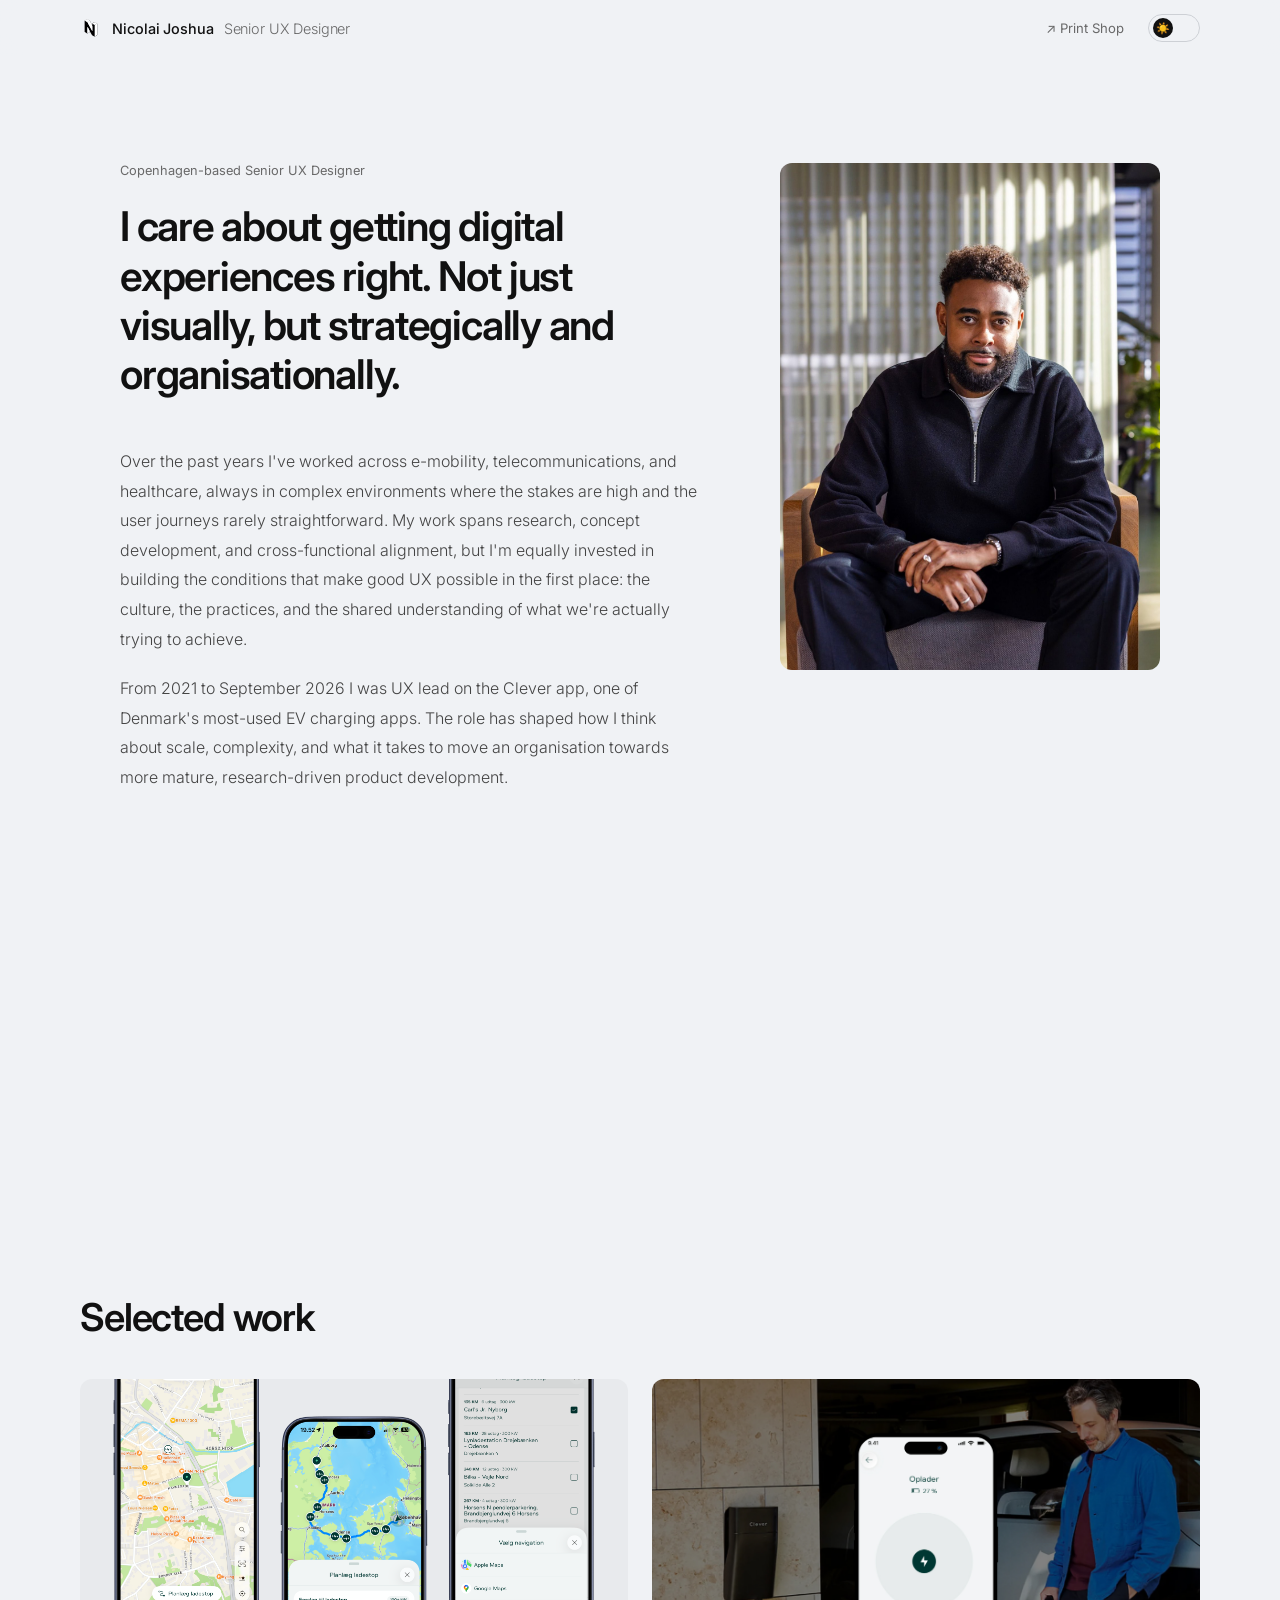
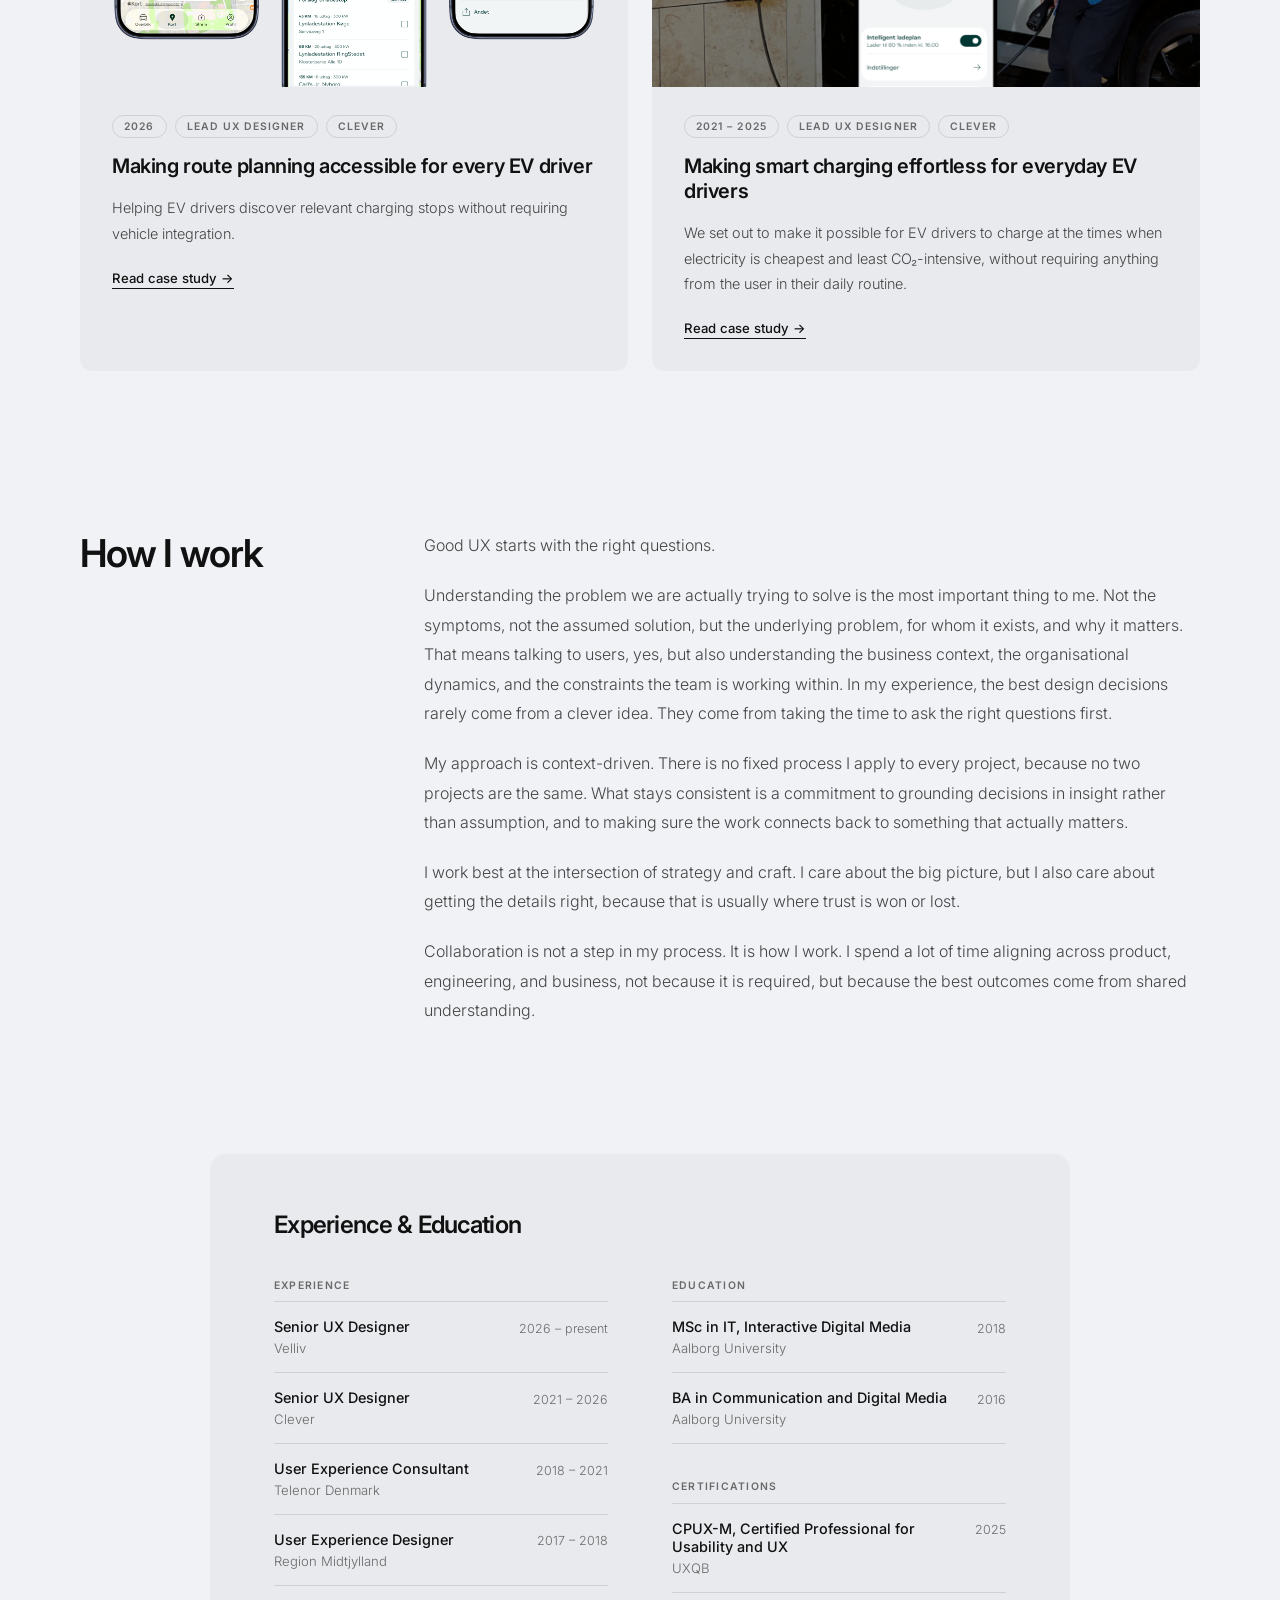
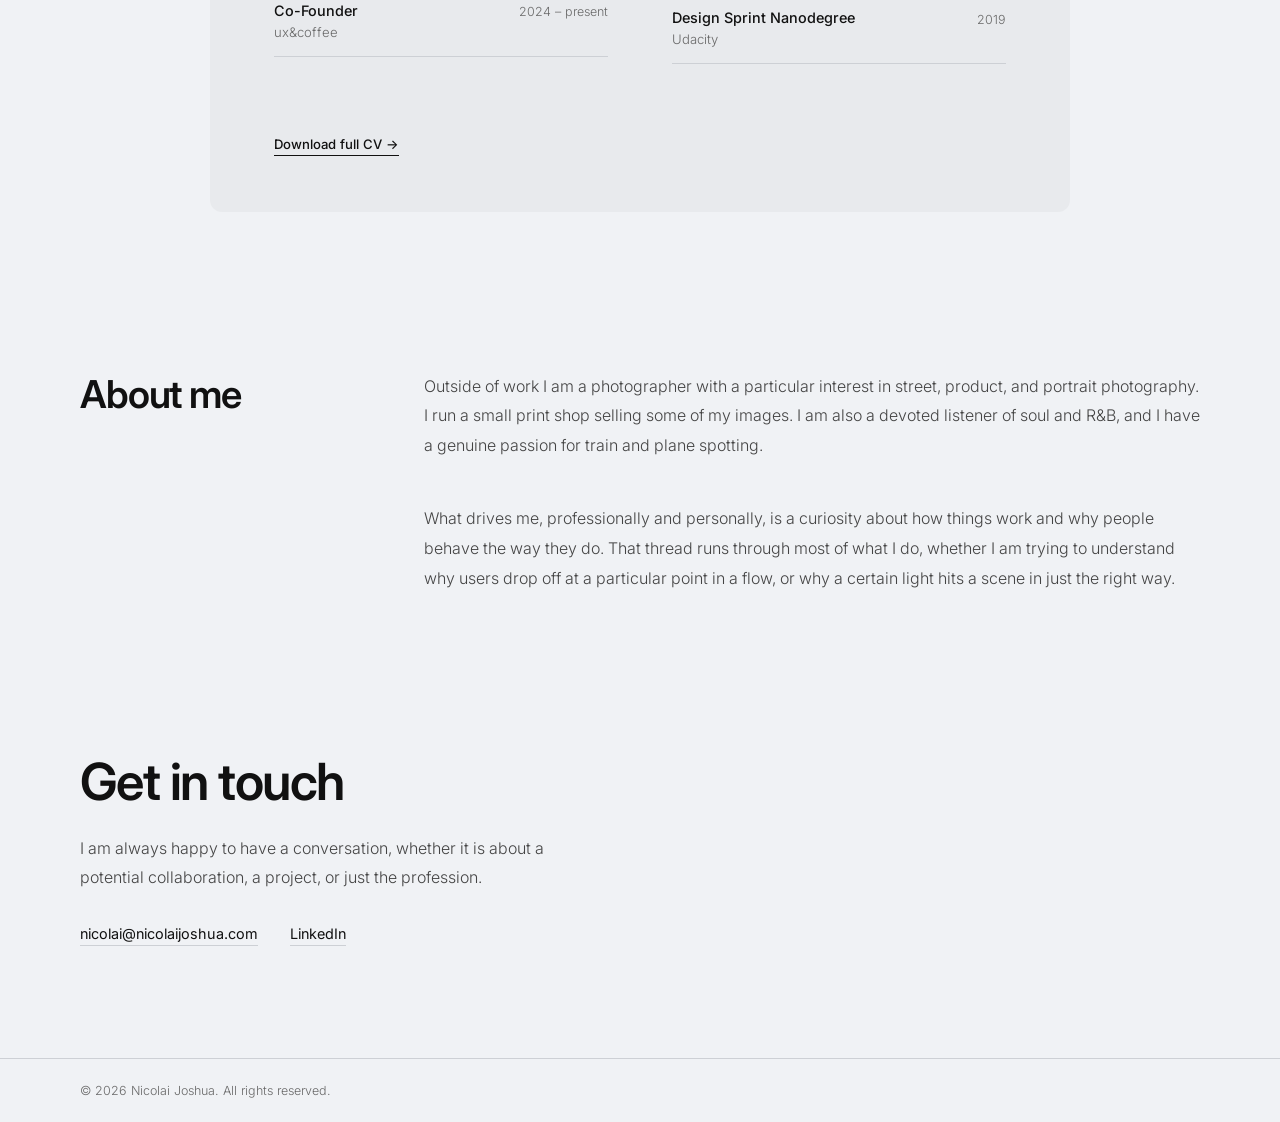
==== commit 240c8ff4: "Use consistent year-only periods for Velliv and Clever" ====
--- a/index.html
+++ b/index.html
@@ -906,14 +906,14 @@
                 <span class="exp-role">Senior UX Designer</span>
                 <span class="exp-company">Velliv</span>
               </div>
-              <span class="exp-period"><time datetime="2026-09-01">Sep 2026</time> – present</span>
+              <span class="exp-period"><time datetime="2026-09-01">2026</time> – present</span>
             </div>
             <div class="exp-row">
               <div class="exp-left">
                 <span class="exp-role">Senior UX Designer</span>
                 <span class="exp-company">Clever</span>
               </div>
-              <span class="exp-period">2021 – <time datetime="2026-09">Sep 2026</time></span>
+              <span class="exp-period">2021 – <time datetime="2026-09">2026</time></span>
             </div>
             <div class="exp-row">
               <div class="exp-left">
